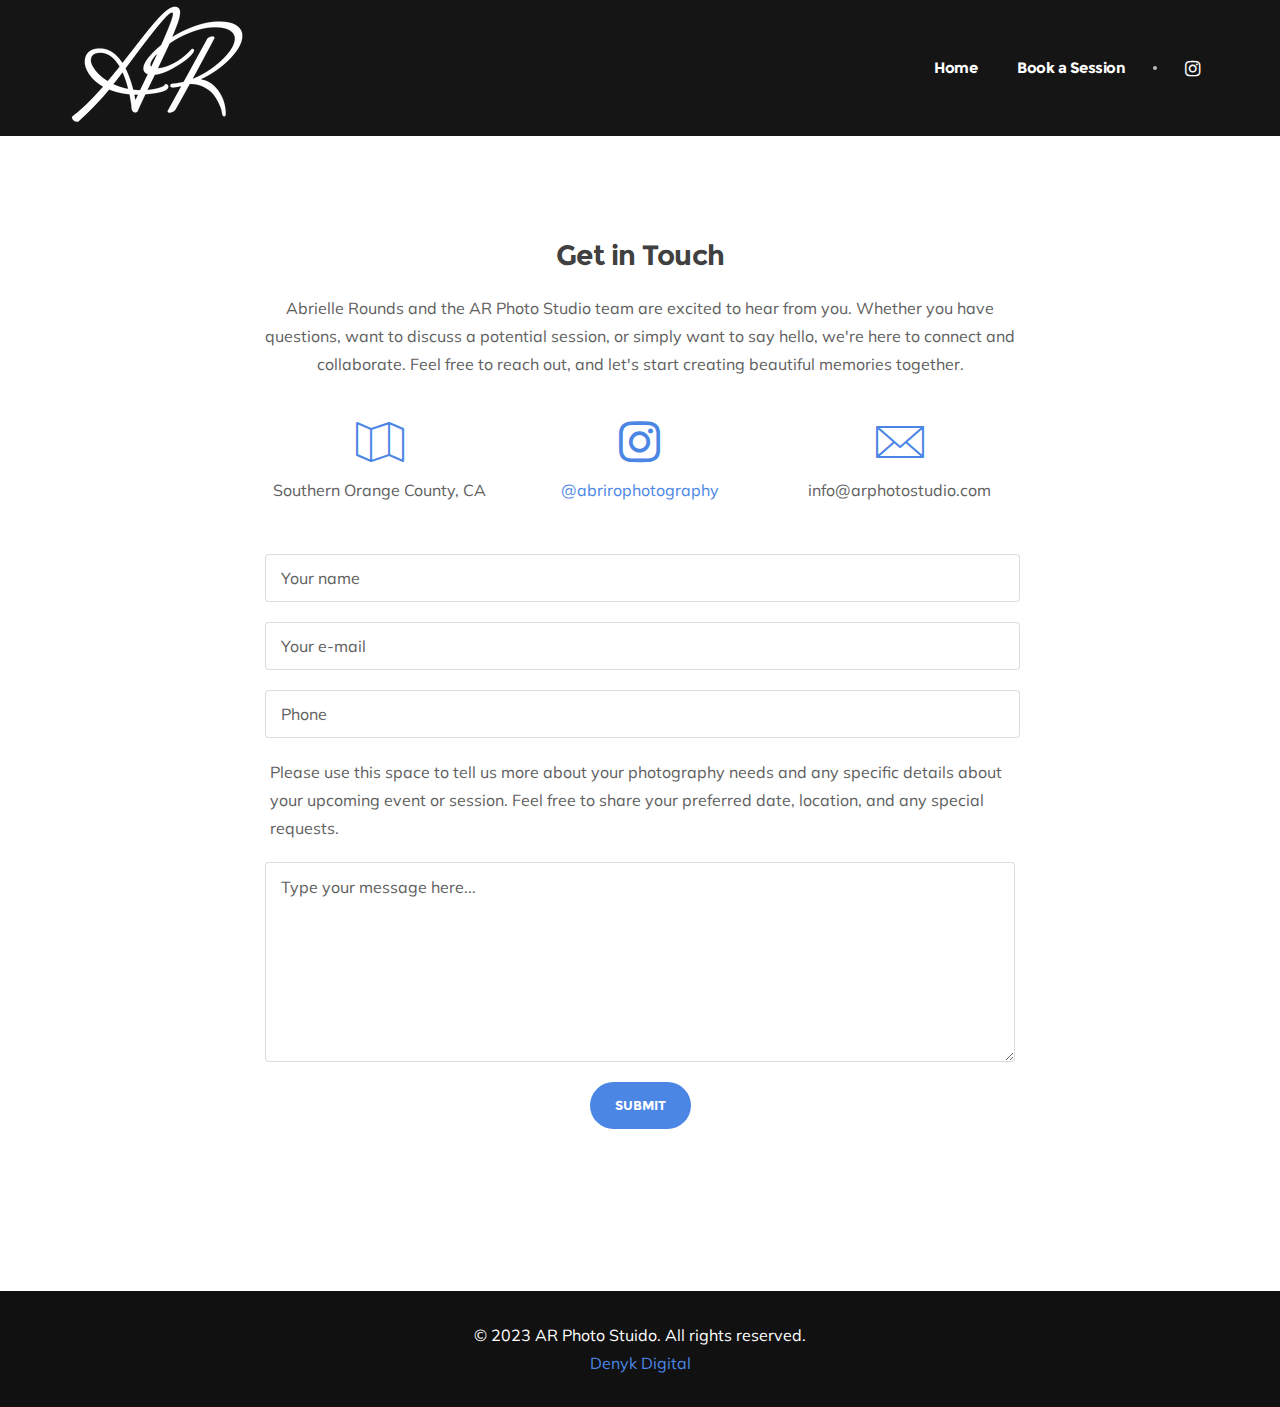
==== contact.html @ 44d1ac65 "Updates for live" ====
<!DOCTYPE html>
<html lang="en">
<head>
<meta charset="utf-8">
<meta name="viewport" content="width=device-width, initial-scale=1.0">
<meta name="text" content="">
<meta name="author" content="">
<link rel="shortcut icon" href="style/images/favicon.png">
<title>AR Photo Studio | Contact</title>
<link rel="stylesheet" type="text/css" href="style/css/bootstrap.min.css">
<link rel="stylesheet" type="text/css" href="style/css/plugins.css">
<link rel="stylesheet" type="text/css" href="style/revolution/css/settings.css">
<link rel="stylesheet" type="text/css" href="style/revolution/css/layers.css">
<link rel="stylesheet" type="text/css" href="style/revolution/css/navigation.css">
<link rel="stylesheet" type="text/css" href="style/revolution/revolution-addons/filmstrip/css/revolution.addon.filmstrip.css">
<link rel="stylesheet" type="text/css" href="style/revolution/revolution-addons/typewriter/css/typewriter.css">
<link rel="stylesheet" type="text/css" href="style/type/icons.css">
<link rel="stylesheet" type="text/css" href="style.css">
<link rel="stylesheet" type="text/css" href="style/css/color/blue.css">
<link href='https://fonts.googleapis.com/css?family=Muli:300,300i,400,400i,600,600i,700,700i' rel='stylesheet' type='text/css'>
</head>
<body>
<div class="content-wrapper">
  <nav class="navbar solid nav-wrapper-dark inverse-text navbar-expand-lg">
    <div class="container">
      <div class="navbar-header">
        <div class="navbar-brand"><a href="index.html"><img src="#" srcset="style/images/logo-light.webp 1x, style/images/logo-light.webp 2x" alt="" style="filter: invert();"/></a></div>
        <div class="navbar-hamburger ml-auto d-lg-none d-xl-none">
          <button class="hamburger animate" data-toggle="collapse" data-target=".navbar-collapse"><span></span></button>
        </div>
      </div>
      <!-- /.navbar-header -->
      <div class="collapse navbar-collapse">
        <ul class="nav navbar-nav ml-auto">
          <li class="nav-item"><a class="nav-link" href="./index.html">Home</a>
            <li class="nav-item active"><a class="nav-link" href="contact.html">Book a Session</a>
          </li>
          <li class="nav-item dropdown hidden"><a class="nav-link dropdown-toggle" href="#">Pages</a>
            <ul class="dropdown-menu dropdown-menu-left">
              <li class="nav-item dropdown"><a class="dropdown-item dropdown-toggle" href="#">About</a>
                <ul class="dropdown-menu">
                  <li><a class="dropdown-item" href="about.html">About 1</a></li>
                  <li><a class="dropdown-item" href="about2.html">About 2</a></li>
                  <li><a class="dropdown-item" href="about3.html">About 3</a></li>
                </ul>
              </li>
              <li class="nav-item"><a class="dropdown-item" href="page-loading.html">Page Loading</a></li>
            </ul>
          </li>
          <li class="nav-item hidden"><a class="nav-link" href="#">Elements</a>
            <ul class="dropdown-menu mega-menu">
              <li class="mega-menu-content">
                <div class="row">
                  <div class="col-lg-3">
                    <ul class="icon-list">
                      <li><a href="accordion.html"><i class="fa fa-bars"></i>Accordion</a></li>
                      <li><a href="alerts.html"><i class="fa fa-exclamation-circle"></i>Alerts</a></li>
                      <li><a href="animated-text.html"><i class="fa fa-align-left"></i>Animated Text</a></li>
                      <li><a href="blockquote.html"><i class="fa fa-quote-left"></i>Blockquote</a></li>
                      <li><a href="buttons-badges.html"><i class="fa fa-tags"></i>Buttons & Badges</a></li>
                      <li><a href="carousel.html"><i class="fa fa-pencil-square-o"></i>Carousel</a></li>
                      <li><a href="clients.html"><i class="fa fa-user"></i>Clients</a></li>
                      <li><a href="countdown.html"><i class="fa fa-clock-o"></i>Countdown</a></li>
                      <li><a href="counter.html"><i class="fa fa-circle-o-notch"></i>Counter</a></li>
                    </ul>
                  </div>
                  <!--/column -->
                  
                  <!--/column --> 
                </div>
                <!--/.row --> 
              </li>
              <!--/.mega-menu-content-->
            </ul>
            <!--/.dropdown-menu --> 
          </li>
        </ul>
        <!-- /.navbar-nav -->
        <div class="navbar-divider"></div>
        <ul class="social social-mute social-s">
          <li><a href="https://www.instagram.com/abrirophotography/"><i class="fa fa-instagram"></i></a></li>
        </ul>
      </div>
      <!-- /.navbar-collapse --> 
    </div>
    <!-- /.container --> 
  </nav>
  <!-- /.navbar -->
  <div class="wrapper light-wrapper">
    <div class="container inner">
      <div class="row">
        <div class="col-lg-8 offset-lg-2">
          <h2 class="section-title text-center">Get in Touch</h2>
          <p class="text-center">Abrielle Rounds and the AR Photo Studio team are excited to hear from you. Whether you have questions, want to discuss a potential session, or simply want to say hello, we're here to connect and collaborate. Feel free to reach out, and let's start creating beautiful memories together.</p>
          <div class="space20"></div>
          <div class="row text-center">
            <div class="col-md-4"> <span class="icon icon-color color-default fs-48 mb-10"><i class="si-camping_map"></i></span>
              <p>Southern Orange County, CA</p>
            </div>
            <!--/column -->
            <div class="col-md-4"> <span class="icon icon-color color-default fs-48 mb-10"><i class="fa fa-instagram"></i></span>
              <p><a href="https://www.instagram.com/abrirophotography/" target="_blank">@abrirophotography</a></p>
            </div>
            <!--/column -->
            <div class="col-md-4"> <span class="icon icon-color color-default fs-48 mb-10"><i class="si-mail_mail-2"></i></span>
              <p><a class="nocolor" href="mailto:info@arphotostudio.com">info@arphotostudio.com</a>
              </p>
            </div>
            <!--/column --> 
          </div>
          <!--/.row -->
          <div class="space30"></div>
          <div class="form-container">
            <form name="contact" method="POST" data-netlify="true">
              <div class="row text-center">
                <div class="col-md-12 pr-10">
                  <div class="form-group">
                    <input type="text" class="form-control" name="name" placeholder="Your name" required="required">
                  </div>
                  <!--/.form-group --> 
                </div>
                <!--/column -->
                <div class="col-md-12 pr-10">
                  <div class="form-group">
                    <input type="email" class="form-control" name="email" placeholder="Your e-mail" required="required">
                  </div>
                  <!--/.form-group --> 
                </div>
                <!--/column -->
                <div class="col-md-12 pr-10">
                  <div class="form-group">
                    <input type="tel" class="form-control" name="tel" placeholder="Phone">
                  </div>
                  <!--/.form-group --> 
                </div>
                <!--/column -->
                <p style="text-align: left; padding: 0px 20px;">Please use this space to tell us more about your photography needs and any specific details about your upcoming event or session. Feel free to share your preferred date, location, and any special requests.</p>
                <div class="col-12">
                  <textarea name="message" class="form-control" rows="3" placeholder="Type your message here..." required></textarea>
                  <div class="space20"></div>
                  <button type="submit" class="btn btn-full-rounded" data-error="Fix errors" data-processing="Sending..." data-success="Thank you!">Submit</button>
                  <footer class="notification-box"></footer>
                </div>
                <!--/column --> 
              </div>
              <!--/.row -->
            </form>
            <!--/.vanilla-form --> 
          </div>
          <!--/.form-container --> 
        </div>
        <!-- /column --> 
      </div>
      <!-- /.row --> 
    </div>
    <!-- /.container --> 
  </div>
  <!-- /.wrapper -->
  <footer class="light-wrapper wrapper">
   
    <!-- /.container -->
    <div class="sub-footer dark-wrapper inverse-text">
      <div class="container inner pt-30 pb-30 text-center">
        <p>© 2023 AR Photo Stuido. All rights reserved.</p>
        <a href="https://denyk.com/">Denyk Digital</a>
      </div>
      <!-- /.container --> 
    </div>
    <!-- /.sub-footer --> 
  </footer>
</div>
<!-- /.content-wrapper --> 
<script src="style/js/jquery.min.js"></script> 
<script src="style/js/popper.min.js"></script> 
<script src="style/js/bootstrap.min.js"></script> 
<script src="style/revolution/js/jquery.themepunch.tools.min.js"></script> 
<script src="style/revolution/js/jquery.themepunch.revolution.min.js"></script> 
<script src="style/revolution/revolution-addons/filmstrip/js/revolution.addon.filmstrip.min.js"></script> 
<script src="style/revolution/revolution-addons/typewriter/js/revolution.addon.typewriter.min.js"></script> 
<script src="style/revolution/js/extensions/revolution.extension.actions.min.js"></script> 
<script src="style/revolution/js/extensions/revolution.extension.carousel.min.js"></script> 
<script src="style/revolution/js/extensions/revolution.extension.kenburn.min.js"></script> 
<script src="style/revolution/js/extensions/revolution.extension.layeranimation.min.js"></script> 
<script src="style/revolution/js/extensions/revolution.extension.migration.min.js"></script> 
<script src="style/revolution/js/extensions/revolution.extension.navigation.min.js"></script> 
<script src="style/revolution/js/extensions/revolution.extension.parallax.min.js"></script> 
<script src="style/revolution/js/extensions/revolution.extension.slideanims.min.js"></script> 
<script src="style/revolution/js/extensions/revolution.extension.video.min.js"></script>
<script src="style/js/plugins.js"></script> 
<script src="style/js/scripts.js"></script>
</body>
</html>
---- style/revolution/css/settings.css ----
/*-----------------------------------------------------------------------------

-	Revolution Slider 5.0 Default Style Settings -

Screen Stylesheet

version:   	5.4.5
date:      	15/05/17
author:		themepunch
email:     	info@themepunch.com
website:   	http://www.themepunch.com
-----------------------------------------------------------------------------*/
#debungcontrolls,.debugtimeline{width:100%;box-sizing:border-box}.rev_column,.rev_column .tp-parallax-wrap,.tp-svg-layer svg{vertical-align:top}#debungcontrolls{z-index:100000;position:fixed;bottom:0;height:auto;background:rgba(0,0,0,.6);padding:10px}.debugtimeline{height:10px;position:relative;margin-bottom:3px;display:none;white-space:nowrap}.debugtimeline:hover{height:15px}.the_timeline_tester{background:#e74c3c;position:absolute;top:0;left:0;height:100%;width:0}.rs-go-fullscreen{position:fixed!important;width:100%!important;height:100%!important;top:0!important;left:0!important;z-index:9999999!important;background:#fff!important}.debugtimeline.tl_slide .the_timeline_tester{background:#f39c12}.debugtimeline.tl_frame .the_timeline_tester{background:#3498db}.debugtimline_txt{color:#fff;font-weight:400;font-size:7px;position:absolute;left:10px;top:0;white-space:nowrap;line-height:10px}.rtl{direction:rtl}@font-face{font-family:revicons;src:url(../fonts/revicons/revicons.eot?5510888);src:url(../fonts/revicons/revicons.eot?5510888#iefix) format('embedded-opentype'),url(../fonts/revicons/revicons.woff?5510888) format('woff'),url(../fonts/revicons/revicons.ttf?5510888) format('truetype'),url(../fonts/revicons/revicons.svg?5510888#revicons) format('svg');font-weight:400;font-style:normal}[class*=" revicon-"]:before,[class^=revicon-]:before{font-family:revicons;font-style:normal;font-weight:400;speak:none;display:inline-block;text-decoration:inherit;width:1em;margin-right:.2em;text-align:center;font-variant:normal;text-transform:none;line-height:1em;margin-left:.2em}.revicon-search-1:before{content:'\e802'}.revicon-pencil-1:before{content:'\e831'}.revicon-picture-1:before{content:'\e803'}.revicon-cancel:before{content:'\e80a'}.revicon-info-circled:before{content:'\e80f'}.revicon-trash:before{content:'\e801'}.revicon-left-dir:before{content:'\e817'}.revicon-right-dir:before{content:'\e818'}.revicon-down-open:before{content:'\e83b'}.revicon-left-open:before{content:'\e819'}.revicon-right-open:before{content:'\e81a'}.revicon-angle-left:before{content:'\e820'}.revicon-angle-right:before{content:'\e81d'}.revicon-left-big:before{content:'\e81f'}.revicon-right-big:before{content:'\e81e'}.revicon-magic:before{content:'\e807'}.revicon-picture:before{content:'\e800'}.revicon-export:before{content:'\e80b'}.revicon-cog:before{content:'\e832'}.revicon-login:before{content:'\e833'}.revicon-logout:before{content:'\e834'}.revicon-video:before{content:'\e805'}.revicon-arrow-combo:before{content:'\e827'}.revicon-left-open-1:before{content:'\e82a'}.revicon-right-open-1:before{content:'\e82b'}.revicon-left-open-mini:before{content:'\e822'}.revicon-right-open-mini:before{content:'\e823'}.revicon-left-open-big:before{content:'\e824'}.revicon-right-open-big:before{content:'\e825'}.revicon-left:before{content:'\e836'}.revicon-right:before{content:'\e826'}.revicon-ccw:before{content:'\e808'}.revicon-arrows-ccw:before{content:'\e806'}.revicon-palette:before{content:'\e829'}.revicon-list-add:before{content:'\e80c'}.revicon-doc:before{content:'\e809'}.revicon-left-open-outline:before{content:'\e82e'}.revicon-left-open-2:before{content:'\e82c'}.revicon-right-open-outline:before{content:'\e82f'}.revicon-right-open-2:before{content:'\e82d'}.revicon-equalizer:before{content:'\e83a'}.revicon-layers-alt:before{content:'\e804'}.revicon-popup:before{content:'\e828'}.rev_slider_wrapper{position:relative;z-index:0;width:100%}.rev_slider{position:relative;overflow:visible}.entry-content .rev_slider a,.rev_slider a{box-shadow:none}.tp-overflow-hidden{overflow:hidden!important}.group_ov_hidden{overflow:hidden}.rev_slider img,.tp-simpleresponsive img{max-width:none!important;transition:none;margin:0;padding:0;border:none}.rev_slider .no-slides-text{font-weight:700;text-align:center;padding-top:80px}.rev_slider>ul,.rev_slider>ul>li,.rev_slider>ul>li:before,.rev_slider_wrapper>ul,.tp-revslider-mainul>li,.tp-revslider-mainul>li:before,.tp-simpleresponsive>ul,.tp-simpleresponsive>ul>li,.tp-simpleresponsive>ul>li:before{list-style:none!important;position:absolute;margin:0!important;padding:0!important;overflow-x:visible;overflow-y:visible;background-image:none;background-position:0 0;text-indent:0;top:0;left:0}.rev_slider>ul>li,.rev_slider>ul>li:before,.tp-revslider-mainul>li,.tp-revslider-mainul>li:before,.tp-simpleresponsive>ul>li,.tp-simpleresponsive>ul>li:before{visibility:hidden}.tp-revslider-mainul,.tp-revslider-slidesli{padding:0!important;margin:0!important;list-style:none!important}.fullscreen-container,.fullwidthbanner-container{padding:0;position:relative}.rev_slider li.tp-revslider-slidesli{position:absolute!important}.tp-caption .rs-untoggled-content{display:block}.tp-caption .rs-toggled-content{display:none}.rs-toggle-content-active.tp-caption .rs-toggled-content{display:block}.rs-toggle-content-active.tp-caption .rs-untoggled-content{display:none}.rev_slider .caption,.rev_slider .tp-caption{position:relative;visibility:hidden;white-space:nowrap;display:block;-webkit-font-smoothing:antialiased!important;z-index:1}.rev_slider .caption,.rev_slider .tp-caption,.tp-simpleresponsive img{-moz-user-select:none;-khtml-user-select:none;-webkit-user-select:none;-o-user-select:none}.rev_slider .tp-mask-wrap .tp-caption,.rev_slider .tp-mask-wrap :last-child,.wpb_text_column .rev_slider .tp-mask-wrap .tp-caption,.wpb_text_column .rev_slider .tp-mask-wrap :last-child{margin-bottom:0}.tp-svg-layer svg{width:100%;height:100%;position:relative}.tp-carousel-wrapper{cursor:url(openhand.cur),move}.tp-carousel-wrapper.dragged{cursor:url(closedhand.cur),move}.tp_inner_padding{box-sizing:border-box;max-height:none!important}.tp-caption.tp-layer-selectable{-moz-user-select:all;-khtml-user-select:all;-webkit-user-select:all;-o-user-select:all}.tp-caption.tp-hidden-caption,.tp-forcenotvisible,.tp-hide-revslider,.tp-parallax-wrap.tp-hidden-caption{visibility:hidden!important;display:none!important}.rev_slider audio,.rev_slider embed,.rev_slider iframe,.rev_slider object,.rev_slider video{max-width:none!important}.tp-element-background{position:absolute;top:0;left:0;width:100%;height:100%;z-index:0}.tp-blockmask,.tp-blockmask_in,.tp-blockmask_out{position:absolute;top:0;left:0;width:100%;height:100%;background:#fff;z-index:1000;transform:scaleX(0) scaleY(0)}.tp-parallax-wrap{transform-style:preserve-3d}.rev_row_zone{position:absolute;width:100%;left:0;box-sizing:border-box;min-height:50px;font-size:0}.rev_column_inner,.rev_slider .tp-caption.rev_row{position:relative;width:100%!important;box-sizing:border-box}.rev_row_zone_top{top:0}.rev_row_zone_middle{top:50%;transform:translateY(-50%)}.rev_row_zone_bottom{bottom:0}.rev_slider .tp-caption.rev_row{display:table;table-layout:fixed;vertical-align:top;height:auto!important;font-size:0}.rev_column{display:table-cell;position:relative;height:auto;box-sizing:border-box;font-size:0}.rev_column_inner{display:block;height:auto!important;white-space:normal!important}.rev_column_bg{width:100%;height:100%;position:absolute;top:0;left:0;z-index:0;box-sizing:border-box;background-clip:content-box;border:0 solid transparent}.tp-caption .backcorner,.tp-caption .backcornertop,.tp-caption .frontcorner,.tp-caption .frontcornertop{height:0;top:0;width:0;position:absolute}.rev_column_inner .tp-loop-wrap,.rev_column_inner .tp-mask-wrap,.rev_column_inner .tp-parallax-wrap{text-align:inherit}.rev_column_inner .tp-mask-wrap{display:inline-block}.rev_column_inner .tp-parallax-wrap,.rev_column_inner .tp-parallax-wrap .tp-loop-wrap,.rev_column_inner .tp-parallax-wrap .tp-mask-wrap{position:relative!important;left:auto!important;top:auto!important;line-height:0}.tp-video-play-button,.tp-video-play-button i{line-height:50px!important;vertical-align:top;text-align:center}.rev_column_inner .rev_layer_in_column,.rev_column_inner .tp-parallax-wrap,.rev_column_inner .tp-parallax-wrap .tp-loop-wrap,.rev_column_inner .tp-parallax-wrap .tp-mask-wrap{vertical-align:top}.rev_break_columns{display:block!important}.rev_break_columns .tp-parallax-wrap.rev_column{display:block!important;width:100%!important}.fullwidthbanner-container{overflow:hidden}.fullwidthbanner-container .fullwidthabanner{width:100%;position:relative}.tp-static-layers{position:absolute;z-index:101;top:0;left:0}.tp-caption .frontcorner{border-left:40px solid transparent;border-right:0 solid transparent;border-top:40px solid #00A8FF;left:-40px}.tp-caption .backcorner{border-left:0 solid transparent;border-right:40px solid transparent;border-bottom:40px solid #00A8FF;right:0}.tp-caption .frontcornertop{border-left:40px solid transparent;border-right:0 solid transparent;border-bottom:40px solid #00A8FF;left:-40px}.tp-caption .backcornertop{border-left:0 solid transparent;border-right:40px solid transparent;border-top:40px solid #00A8FF;right:0}.tp-layer-inner-rotation{position:relative!important}img.tp-slider-alternative-image{width:100%;height:auto}.caption.fullscreenvideo,.rs-background-video-layer,.tp-caption.coverscreenvideo,.tp-caption.fullscreenvideo{width:100%;height:100%;top:0;left:0;position:absolute}.noFilterClass{filter:none!important}.rs-background-video-layer{visibility:hidden;z-index:0}.caption.fullscreenvideo audio,.caption.fullscreenvideo iframe,.caption.fullscreenvideo video,.tp-caption.fullscreenvideo iframe,.tp-caption.fullscreenvideo iframe audio,.tp-caption.fullscreenvideo iframe video{width:100%!important;height:100%!important;display:none}.fullcoveredvideo audio,.fullscreenvideo audio .fullcoveredvideo video,.fullscreenvideo video{background:#000}.fullcoveredvideo .tp-poster{background-position:center center;background-size:cover;width:100%;height:100%;top:0;left:0}.videoisplaying .html5vid .tp-poster{display:none}.tp-video-play-button{background:#000;background:rgba(0,0,0,.3);border-radius:5px;position:absolute;top:50%;left:50%;color:#FFF;margin-top:-25px;margin-left:-25px;cursor:pointer;width:50px;height:50px;box-sizing:border-box;display:inline-block;z-index:4;opacity:0;transition:opacity .3s ease-out!important}.tp-audio-html5 .tp-video-play-button,.tp-hiddenaudio{display:none!important}.tp-caption .html5vid{width:100%!important;height:100%!important}.tp-video-play-button i{width:50px;height:50px;display:inline-block;font-size:40px!important}.rs-fullvideo-cover,.tp-dottedoverlay,.tp-shadowcover{height:100%;top:0;left:0;position:absolute}.tp-caption:hover .tp-video-play-button{opacity:1;display:block}.tp-caption .tp-revstop{display:none;border-left:5px solid #fff!important;border-right:5px solid #fff!important;margin-top:15px!important;line-height:20px!important;vertical-align:top;font-size:25px!important}.tp-seek-bar,.tp-video-button,.tp-volume-bar{outline:0;line-height:12px;margin:0;cursor:pointer}.videoisplaying .revicon-right-dir{display:none}.videoisplaying .tp-revstop{display:inline-block}.videoisplaying .tp-video-play-button{display:none}.fullcoveredvideo .tp-video-play-button{display:none!important}.fullscreenvideo .fullscreenvideo audio,.fullscreenvideo .fullscreenvideo video{object-fit:contain!important}.fullscreenvideo .fullcoveredvideo audio,.fullscreenvideo .fullcoveredvideo video{object-fit:cover!important}.tp-video-controls{position:absolute;bottom:0;left:0;right:0;padding:5px;opacity:0;transition:opacity .3s;background-image:linear-gradient(to bottom,#000 13%,#323232 100%);display:table;max-width:100%;overflow:hidden;box-sizing:border-box}.rev-btn.rev-hiddenicon i,.rev-btn.rev-withicon i{transition:all .2s ease-out!important;font-size:15px}.tp-caption:hover .tp-video-controls{opacity:.9}.tp-video-button{background:rgba(0,0,0,.5);border:0;border-radius:3px;font-size:12px;color:#fff;padding:0}.tp-video-button:hover{cursor:pointer}.tp-video-button-wrap,.tp-video-seek-bar-wrap,.tp-video-vol-bar-wrap{padding:0 5px;display:table-cell;vertical-align:middle}.tp-video-seek-bar-wrap{width:80%}.tp-video-vol-bar-wrap{width:20%}.tp-seek-bar,.tp-volume-bar{width:100%;padding:0}.rs-fullvideo-cover{width:100%;background:0 0;z-index:5}.disabled_lc .tp-video-play-button,.rs-background-video-layer audio::-webkit-media-controls,.rs-background-video-layer video::-webkit-media-controls,.rs-background-video-layer video::-webkit-media-controls-start-playback-button{display:none!important}.tp-audio-html5 .tp-video-controls{opacity:1!important;visibility:visible!important}.tp-dottedoverlay{background-repeat:repeat;width:100%;z-index:3}.tp-dottedoverlay.twoxtwo{background:url(../assets/gridtile.png)}.tp-dottedoverlay.twoxtwowhite{background:url(../assets/gridtile_white.png)}.tp-dottedoverlay.threexthree{background:url(../assets/gridtile_3x3.png)}.tp-dottedoverlay.threexthreewhite{background:url(../assets/gridtile_3x3_white.png)}.tp-shadowcover{width:100%;background:#fff;z-index:-1}.tp-shadow1{box-shadow:0 10px 6px -6px rgba(0,0,0,.8)}.tp-shadow2:after,.tp-shadow2:before,.tp-shadow3:before,.tp-shadow4:after{z-index:-2;position:absolute;content:"";bottom:10px;left:10px;width:50%;top:85%;max-width:300px;background:0 0;box-shadow:0 15px 10px rgba(0,0,0,.8);transform:rotate(-3deg)}.tp-shadow2:after,.tp-shadow4:after{transform:rotate(3deg);right:10px;left:auto}.tp-shadow5{position:relative;box-shadow:0 1px 4px rgba(0,0,0,.3),0 0 40px rgba(0,0,0,.1) inset}.tp-shadow5:after,.tp-shadow5:before{content:"";position:absolute;z-index:-2;box-shadow:0 0 25px 0 rgba(0,0,0,.6);top:30%;bottom:0;left:20px;right:20px;border-radius:100px/20px}.tp-button{padding:6px 13px 5px;border-radius:3px;height:30px;cursor:pointer;color:#fff!important;text-shadow:0 1px 1px rgba(0,0,0,.6)!important;font-size:15px;line-height:45px!important;font-family:arial,sans-serif;font-weight:700;letter-spacing:-1px;text-decoration:none}.tp-button.big{color:#fff;text-shadow:0 1px 1px rgba(0,0,0,.6);font-weight:700;padding:9px 20px;font-size:19px;line-height:57px!important}.purchase:hover,.tp-button.big:hover,.tp-button:hover{background-position:bottom,15px 11px}.purchase.green,.purchase:hover.green,.tp-button.green,.tp-button:hover.green{background-color:#21a117;box-shadow:0 3px 0 0 #104d0b}.purchase.blue,.purchase:hover.blue,.tp-button.blue,.tp-button:hover.blue{background-color:#1d78cb;box-shadow:0 3px 0 0 #0f3e68}.purchase.red,.purchase:hover.red,.tp-button.red,.tp-button:hover.red{background-color:#cb1d1d;box-shadow:0 3px 0 0 #7c1212}.purchase.orange,.purchase:hover.orange,.tp-button.orange,.tp-button:hover.orange{background-color:#f70;box-shadow:0 3px 0 0 #a34c00}.purchase.darkgrey,.purchase:hover.darkgrey,.tp-button.darkgrey,.tp-button.grey,.tp-button:hover.darkgrey,.tp-button:hover.grey{background-color:#555;box-shadow:0 3px 0 0 #222}.purchase.lightgrey,.purchase:hover.lightgrey,.tp-button.lightgrey,.tp-button:hover.lightgrey{background-color:#888;box-shadow:0 3px 0 0 #555}.rev-btn,.rev-btn:visited{outline:0!important;box-shadow:none!important;text-decoration:none!important;line-height:44px;font-size:17px;font-weight:500;padding:12px 35px;box-sizing:border-box;font-family:Roboto,sans-serif;cursor:pointer}.rev-btn.rev-uppercase,.rev-btn.rev-uppercase:visited{text-transform:uppercase;letter-spacing:1px;font-size:15px;font-weight:900}.rev-btn.rev-withicon i{font-weight:400;position:relative;top:0;margin-left:10px!important}.rev-btn.rev-hiddenicon i{font-weight:400;position:relative;top:0;opacity:0;margin-left:0!important;width:0!important}.rev-btn.rev-hiddenicon:hover i{opacity:1!important;margin-left:10px!important;width:auto!important}.rev-btn.rev-medium,.rev-btn.rev-medium:visited{line-height:36px;font-size:14px;padding:10px 30px}.rev-btn.rev-medium.rev-hiddenicon i,.rev-btn.rev-medium.rev-withicon i{font-size:14px;top:0}.rev-btn.rev-small,.rev-btn.rev-small:visited{line-height:28px;font-size:12px;padding:7px 20px}.rev-btn.rev-small.rev-hiddenicon i,.rev-btn.rev-small.rev-withicon i{font-size:12px;top:0}.rev-maxround{border-radius:30px}.rev-minround{border-radius:3px}.rev-burger{position:relative;width:60px;height:60px;box-sizing:border-box;padding:22px 0 0 14px;border-radius:50%;border:1px solid rgba(51,51,51,.25);-webkit-tap-highlight-color:transparent;cursor:pointer}.rev-burger span{display:block;width:30px;height:3px;background:#333;transition:.7s;pointer-events:none;transform-style:flat!important}.rev-burger.revb-white span,.rev-burger.revb-whitenoborder span{background:#fff}.rev-burger span:nth-child(2){margin:3px 0}#dialog_addbutton .rev-burger:hover :first-child,.open .rev-burger :first-child,.open.rev-burger :first-child{transform:translateY(6px) rotate(-45deg)}#dialog_addbutton .rev-burger:hover :nth-child(2),.open .rev-burger :nth-child(2),.open.rev-burger :nth-child(2){transform:rotate(-45deg);opacity:0}#dialog_addbutton .rev-burger:hover :last-child,.open .rev-burger :last-child,.open.rev-burger :last-child{transform:translateY(-6px) rotate(-135deg)}.rev-burger.revb-white{border:2px solid rgba(255,255,255,.2)}.rev-burger.revb-darknoborder,.rev-burger.revb-whitenoborder{border:0}.rev-burger.revb-darknoborder span{background:#333}.rev-burger.revb-whitefull{background:#fff;border:none}.rev-burger.revb-whitefull span{background:#333}.rev-burger.revb-darkfull{background:#333;border:none}.rev-burger.revb-darkfull span,.rev-scroll-btn.revs-fullwhite{background:#fff}@keyframes rev-ani-mouse{0%{opacity:1;top:29%}15%{opacity:1;top:50%}50%{opacity:0;top:50%}100%{opacity:0;top:29%}}.rev-scroll-btn{display:inline-block;position:relative;left:0;right:0;text-align:center;cursor:pointer;width:35px;height:55px;box-sizing:border-box;border:3px solid #fff;border-radius:23px}.rev-scroll-btn>*{display:inline-block;line-height:18px;font-size:13px;font-weight:400;color:#fff;font-family:proxima-nova,"Helvetica Neue",Helvetica,Arial,sans-serif;letter-spacing:2px}.rev-scroll-btn>.active,.rev-scroll-btn>:focus,.rev-scroll-btn>:hover{color:#fff}.rev-scroll-btn>.active,.rev-scroll-btn>:active,.rev-scroll-btn>:focus,.rev-scroll-btn>:hover{opacity:.8}.rev-scroll-btn.revs-fullwhite span{background:#333}.rev-scroll-btn.revs-fulldark{background:#333;border:none}.rev-scroll-btn.revs-fulldark span,.tp-bullet{background:#fff}.rev-scroll-btn span{position:absolute;display:block;top:29%;left:50%;width:8px;height:8px;margin:-4px 0 0 -4px;background:#fff;border-radius:50%;animation:rev-ani-mouse 2.5s linear infinite}.rev-scroll-btn.revs-dark{border-color:#333}.rev-scroll-btn.revs-dark span{background:#333}.rev-control-btn{position:relative;display:inline-block;z-index:5;color:#FFF;font-size:20px;line-height:60px;font-weight:400;font-style:normal;font-family:Raleway;text-decoration:none;text-align:center;background-color:#000;border-radius:50px;text-shadow:none;background-color:rgba(0,0,0,.5);width:60px;height:60px;box-sizing:border-box;cursor:pointer}.rev-cbutton-dark-sr,.rev-cbutton-light-sr{border-radius:3px}.rev-cbutton-light,.rev-cbutton-light-sr{color:#333;background-color:rgba(255,255,255,.75)}.rev-sbutton{line-height:37px;width:37px;height:37px}.rev-sbutton-blue{background-color:#3B5998}.rev-sbutton-lightblue{background-color:#00A0D1}.rev-sbutton-red{background-color:#DD4B39}.tp-bannertimer{visibility:hidden;width:100%;height:5px;background:#000;background:rgba(0,0,0,.15);position:absolute;z-index:200;top:0}.tp-bannertimer.tp-bottom{top:auto;bottom:0!important;height:5px}.tp-caption img{background:0 0;-ms-filter:"progid:DXImageTransform.Microsoft.gradient(startColorstr=#00FFFFFF,endColorstr=#00FFFFFF)";filter:progid:DXImageTransform.Microsoft.gradient(startColorstr=#00FFFFFF, endColorstr=#00FFFFFF);zoom:1}.caption.slidelink a div,.tp-caption.slidelink a div{width:3000px;height:1500px;background:url(../assets/coloredbg.png)}.tp-caption.slidelink a span{background:url(../assets/coloredbg.png)}.tp-loader.spinner0,.tp-loader.spinner5{background-image:url(../assets/loader.gif);background-repeat:no-repeat}.tp-shape{width:100%;height:100%}.tp-caption .rs-starring{display:inline-block}.tp-caption .rs-starring .star-rating{float:none;display:inline-block;vertical-align:top;color:#FFC321!important}.tp-caption .rs-starring .star-rating,.tp-caption .rs-starring-page .star-rating{position:relative;height:1em;width:5.4em;font-family:star;font-size:1em!important}.tp-loader.spinner0,.tp-loader.spinner1{width:40px;height:40px;margin-top:-20px;margin-left:-20px;animation:tp-rotateplane 1.2s infinite ease-in-out;background-color:#fff;border-radius:3px;box-shadow:0 0 20px 0 rgba(0,0,0,.15)}.tp-caption .rs-starring .star-rating:before,.tp-caption .rs-starring-page .star-rating:before{content:"\73\73\73\73\73";color:#E0DADF;float:left;top:0;left:0;position:absolute}.tp-caption .rs-starring .star-rating span{overflow:hidden;float:left;top:0;left:0;position:absolute;padding-top:1.5em;font-size:1em!important}.tp-caption .rs-starring .star-rating span:before{content:"\53\53\53\53\53";top:0;position:absolute;left:0}.tp-loader{top:50%;left:50%;z-index:10000;position:absolute}.tp-loader.spinner0{background-position:center center}.tp-loader.spinner5{background-position:10px 10px;background-color:#fff;margin:-22px;width:44px;height:44px;border-radius:3px}@keyframes tp-rotateplane{0%{transform:perspective(120px) rotateX(0) rotateY(0)}50%{transform:perspective(120px) rotateX(-180.1deg) rotateY(0)}100%{transform:perspective(120px) rotateX(-180deg) rotateY(-179.9deg)}}.tp-loader.spinner2{width:40px;height:40px;margin-top:-20px;margin-left:-20px;background-color:red;box-shadow:0 0 20px 0 rgba(0,0,0,.15);border-radius:100%;animation:tp-scaleout 1s infinite ease-in-out}@keyframes tp-scaleout{0%{transform:scale(0)}100%{transform:scale(1);opacity:0}}.tp-loader.spinner3{margin:-9px 0 0 -35px;width:70px;text-align:center}.tp-loader.spinner3 .bounce1,.tp-loader.spinner3 .bounce2,.tp-loader.spinner3 .bounce3{width:18px;height:18px;background-color:#fff;box-shadow:0 0 20px 0 rgba(0,0,0,.15);border-radius:100%;display:inline-block;animation:tp-bouncedelay 1.4s infinite ease-in-out;animation-fill-mode:both}.tp-loader.spinner3 .bounce1{animation-delay:-.32s}.tp-loader.spinner3 .bounce2{animation-delay:-.16s}@keyframes tp-bouncedelay{0%,100%,80%{transform:scale(0)}40%{transform:scale(1)}}.tp-loader.spinner4{margin:-20px 0 0 -20px;width:40px;height:40px;text-align:center;animation:tp-rotate 2s infinite linear}.tp-loader.spinner4 .dot1,.tp-loader.spinner4 .dot2{width:60%;height:60%;display:inline-block;position:absolute;top:0;background-color:#fff;border-radius:100%;animation:tp-bounce 2s infinite ease-in-out;box-shadow:0 0 20px 0 rgba(0,0,0,.15)}.tp-loader.spinner4 .dot2{top:auto;bottom:0;animation-delay:-1s}@keyframes tp-rotate{100%{transform:rotate(360deg)}}@keyframes tp-bounce{0%,100%{transform:scale(0)}50%{transform:scale(1)}}.tp-bullets.navbar,.tp-tabs.navbar,.tp-thumbs.navbar{border:none;min-height:0;margin:0;border-radius:0}.tp-bullets,.tp-tabs,.tp-thumbs{position:absolute;display:block;z-index:1000;top:0;left:0}.tp-tab,.tp-thumb{cursor:pointer;position:absolute;opacity:.5;box-sizing:border-box}.tp-arr-imgholder,.tp-tab-image,.tp-thumb-image,.tp-videoposter{background-position:center center;background-size:cover;width:100%;height:100%;display:block;position:absolute;top:0;left:0}.tp-tab.selected,.tp-tab:hover,.tp-thumb.selected,.tp-thumb:hover{opacity:1}.tp-tab-mask,.tp-thumb-mask{box-sizing:border-box!important}.tp-tabs,.tp-thumbs{box-sizing:content-box!important}.tp-bullet{width:15px;height:15px;position:absolute;background:rgba(255,255,255,.3);cursor:pointer}.tp-bullet.selected,.tp-bullet:hover{background:#fff}.tparrows{cursor:pointer;background:#000;background:rgba(0,0,0,.5);width:40px;height:40px;position:absolute;display:block;z-index:1000}.tparrows:hover{background:#000}.tparrows:before{font-family:revicons;font-size:15px;color:#fff;display:block;line-height:40px;text-align:center}.hginfo,.hglayerinfo{font-size:12px;font-weight:600}.tparrows.tp-leftarrow:before{content:'\e824'}.tparrows.tp-rightarrow:before{content:'\e825'}body.rtl .tp-kbimg{left:0!important}.dddwrappershadow{box-shadow:0 45px 100px rgba(0,0,0,.4)}.hglayerinfo{position:fixed;bottom:0;left:0;color:#FFF;line-height:20px;background:rgba(0,0,0,.75);padding:5px 10px;z-index:2000;white-space:normal}.helpgrid,.hginfo{position:absolute}.hginfo{top:-2px;left:-2px;color:#e74c3c;background:#000;padding:2px 5px}.indebugmode .tp-caption:hover{border:1px dashed #c0392b!important}.helpgrid{border:2px dashed #c0392b;top:0;left:0;z-index:0}#revsliderlogloglog{padding:15px;color:#fff;position:fixed;top:0;left:0;width:200px;height:150px;background:rgba(0,0,0,.7);z-index:100000;font-size:10px;overflow:scroll}.aden{filter:hue-rotate(-20deg) contrast(.9) saturate(.85) brightness(1.2)}.aden::after{background:linear-gradient(to right,rgba(66,10,14,.2),transparent);mix-blend-mode:darken}.perpetua::after,.reyes::after{mix-blend-mode:soft-light;opacity:.5}.inkwell{filter:sepia(.3) contrast(1.1) brightness(1.1) grayscale(1)}.perpetua::after{background:linear-gradient(to bottom,#005b9a,#e6c13d)}.reyes{filter:sepia(.22) brightness(1.1) contrast(.85) saturate(.75)}.reyes::after{background:#efcdad}.gingham{filter:brightness(1.05) hue-rotate(-10deg)}.gingham::after{background:linear-gradient(to right,rgba(66,10,14,.2),transparent);mix-blend-mode:darken}.toaster{filter:contrast(1.5) brightness(.9)}.toaster::after{background:radial-gradient(circle,#804e0f,#3b003b);mix-blend-mode:screen}.walden{filter:brightness(1.1) hue-rotate(-10deg) sepia(.3) saturate(1.6)}.walden::after{background:#04c;mix-blend-mode:screen;opacity:.3}.hudson{filter:brightness(1.2) contrast(.9) saturate(1.1)}.hudson::after{background:radial-gradient(circle,#a6b1ff 50%,#342134);mix-blend-mode:multiply;opacity:.5}.earlybird{filter:contrast(.9) sepia(.2)}.earlybird::after{background:radial-gradient(circle,#d0ba8e 20%,#360309 85%,#1d0210 100%);mix-blend-mode:overlay}.mayfair{filter:contrast(1.1) saturate(1.1)}.mayfair::after{background:radial-gradient(circle at 40% 40%,rgba(255,255,255,.8),rgba(255,200,200,.6),#111 60%);mix-blend-mode:overlay;opacity:.4}.lofi{filter:saturate(1.1) contrast(1.5)}.lofi::after{background:radial-gradient(circle,transparent 70%,#222 150%);mix-blend-mode:multiply}._1977{filter:contrast(1.1) brightness(1.1) saturate(1.3)}._1977:after{background:rgba(243,106,188,.3);mix-blend-mode:screen}.brooklyn{filter:contrast(.9) brightness(1.1)}.brooklyn::after{background:radial-gradient(circle,rgba(168,223,193,.4) 70%,#c4b7c8);mix-blend-mode:overlay}.xpro2{filter:sepia(.3)}.xpro2::after{background:radial-gradient(circle,#e6e7e0 40%,rgba(43,42,161,.6) 110%);mix-blend-mode:color-burn}.nashville{filter:sepia(.2) contrast(1.2) brightness(1.05) saturate(1.2)}.nashville::after{background:rgba(0,70,150,.4);mix-blend-mode:lighten}.nashville::before{background:rgba(247,176,153,.56);mix-blend-mode:darken}.lark{filter:contrast(.9)}.lark::after{background:rgba(242,242,242,.8);mix-blend-mode:darken}.lark::before{background:#22253f;mix-blend-mode:color-dodge}.moon{filter:grayscale(1) contrast(1.1) brightness(1.1)}.moon::before{background:#a0a0a0;mix-blend-mode:soft-light}.moon::after{background:#383838;mix-blend-mode:lighten}.clarendon{filter:contrast(1.2) saturate(1.35)}.clarendon:before{background:rgba(127,187,227,.2);mix-blend-mode:overlay}.willow{filter:grayscale(.5) contrast(.95) brightness(.9)}.willow::before{background-color:radial-gradient(40%,circle,#d4a9af 55%,#000 150%);mix-blend-mode:overlay}.willow::after{background-color:#d8cdcb;mix-blend-mode:color}.rise{filter:brightness(1.05) sepia(.2) contrast(.9) saturate(.9)}.rise::after{background:radial-gradient(circle,rgba(232,197,152,.8),transparent 90%);mix-blend-mode:overlay;opacity:.6}.rise::before{background:radial-gradient(circle,rgba(236,205,169,.15) 55%,rgba(50,30,7,.4));mix-blend-mode:multiply}._1977:after,._1977:before,.aden:after,.aden:before,.brooklyn:after,.brooklyn:before,.clarendon:after,.clarendon:before,.earlybird:after,.earlybird:before,.gingham:after,.gingham:before,.hudson:after,.hudson:before,.inkwell:after,.inkwell:before,.lark:after,.lark:before,.lofi:after,.lofi:before,.mayfair:after,.mayfair:before,.moon:after,.moon:before,.nashville:after,.nashville:before,.perpetua:after,.perpetua:before,.reyes:after,.reyes:before,.rise:after,.rise:before,.slumber:after,.slumber:before,.toaster:after,.toaster:before,.walden:after,.walden:before,.willow:after,.willow:before,.xpro2:after,.xpro2:before{content:'';display:block;height:100%;width:100%;top:0;left:0;position:absolute;pointer-events:none}._1977,.aden,.brooklyn,.clarendon,.earlybird,.gingham,.hudson,.inkwell,.lark,.lofi,.mayfair,.moon,.nashville,.perpetua,.reyes,.rise,.slumber,.toaster,.walden,.willow,.xpro2{position:relative}._1977 img,.aden img,.brooklyn img,.clarendon img,.earlybird img,.gingham img,.hudson img,.inkwell img,.lark img,.lofi img,.mayfair img,.moon img,.nashville img,.perpetua img,.reyes img,.rise img,.slumber img,.toaster img,.walden img,.willow img,.xpro2 img{width:100%;z-index:1}._1977:before,.aden:before,.brooklyn:before,.clarendon:before,.earlybird:before,.gingham:before,.hudson:before,.inkwell:before,.lark:before,.lofi:before,.mayfair:before,.moon:before,.nashville:before,.perpetua:before,.reyes:before,.rise:before,.slumber:before,.toaster:before,.walden:before,.willow:before,.xpro2:before{z-index:2}._1977:after,.aden:after,.brooklyn:after,.clarendon:after,.earlybird:after,.gingham:after,.hudson:after,.inkwell:after,.lark:after,.lofi:after,.mayfair:after,.moon:after,.nashville:after,.perpetua:after,.reyes:after,.rise:after,.slumber:after,.toaster:after,.walden:after,.willow:after,.xpro2:after{z-index:3}.slumber{filter:saturate(.66) brightness(1.05)}.slumber::after{background:rgba(125,105,24,.5);mix-blend-mode:soft-light}.slumber::before{background:rgba(69,41,12,.4);mix-blend-mode:lighten}.tp-kbimg-wrap:after,.tp-kbimg-wrap:before{height:500%;width:500%}
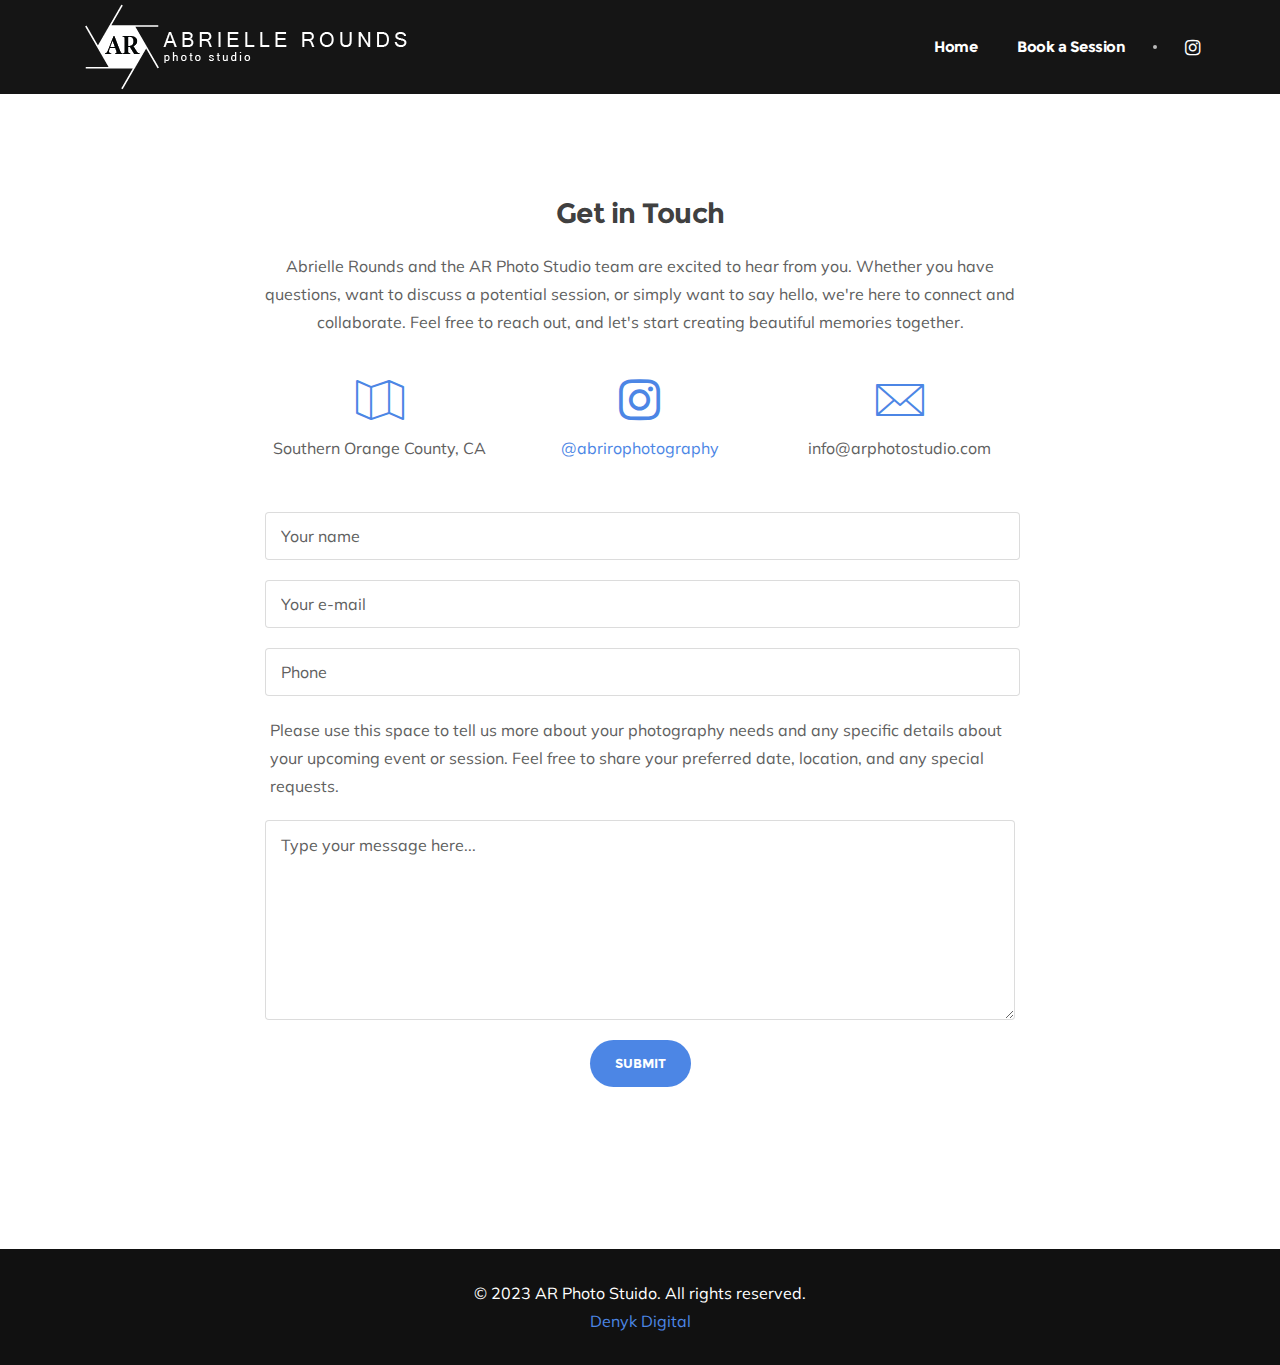
==== commit e4365b37: "update logos" ====
--- a/contact.html
+++ b/contact.html
@@ -24,7 +24,8 @@
   <nav class="navbar solid nav-wrapper-dark inverse-text navbar-expand-lg">
     <div class="container">
       <div class="navbar-header">
-        <div class="navbar-brand"><a href="index.html"><img src="#" srcset="style/images/logo-light.webp 1x, style/images/logo-light.webp 2x" alt="" style="filter: invert();"/></a></div>
+        <div class="navbar-brand"><a href="index.html"><img src="#" srcset="style/images/logo_light350.png 1x, style/images/logo_light300.png 2x" alt=""/></a></div>
+
         <div class="navbar-hamburger ml-auto d-lg-none d-xl-none">
           <button class="hamburger animate" data-toggle="collapse" data-target=".navbar-collapse"><span></span></button>
         </div>
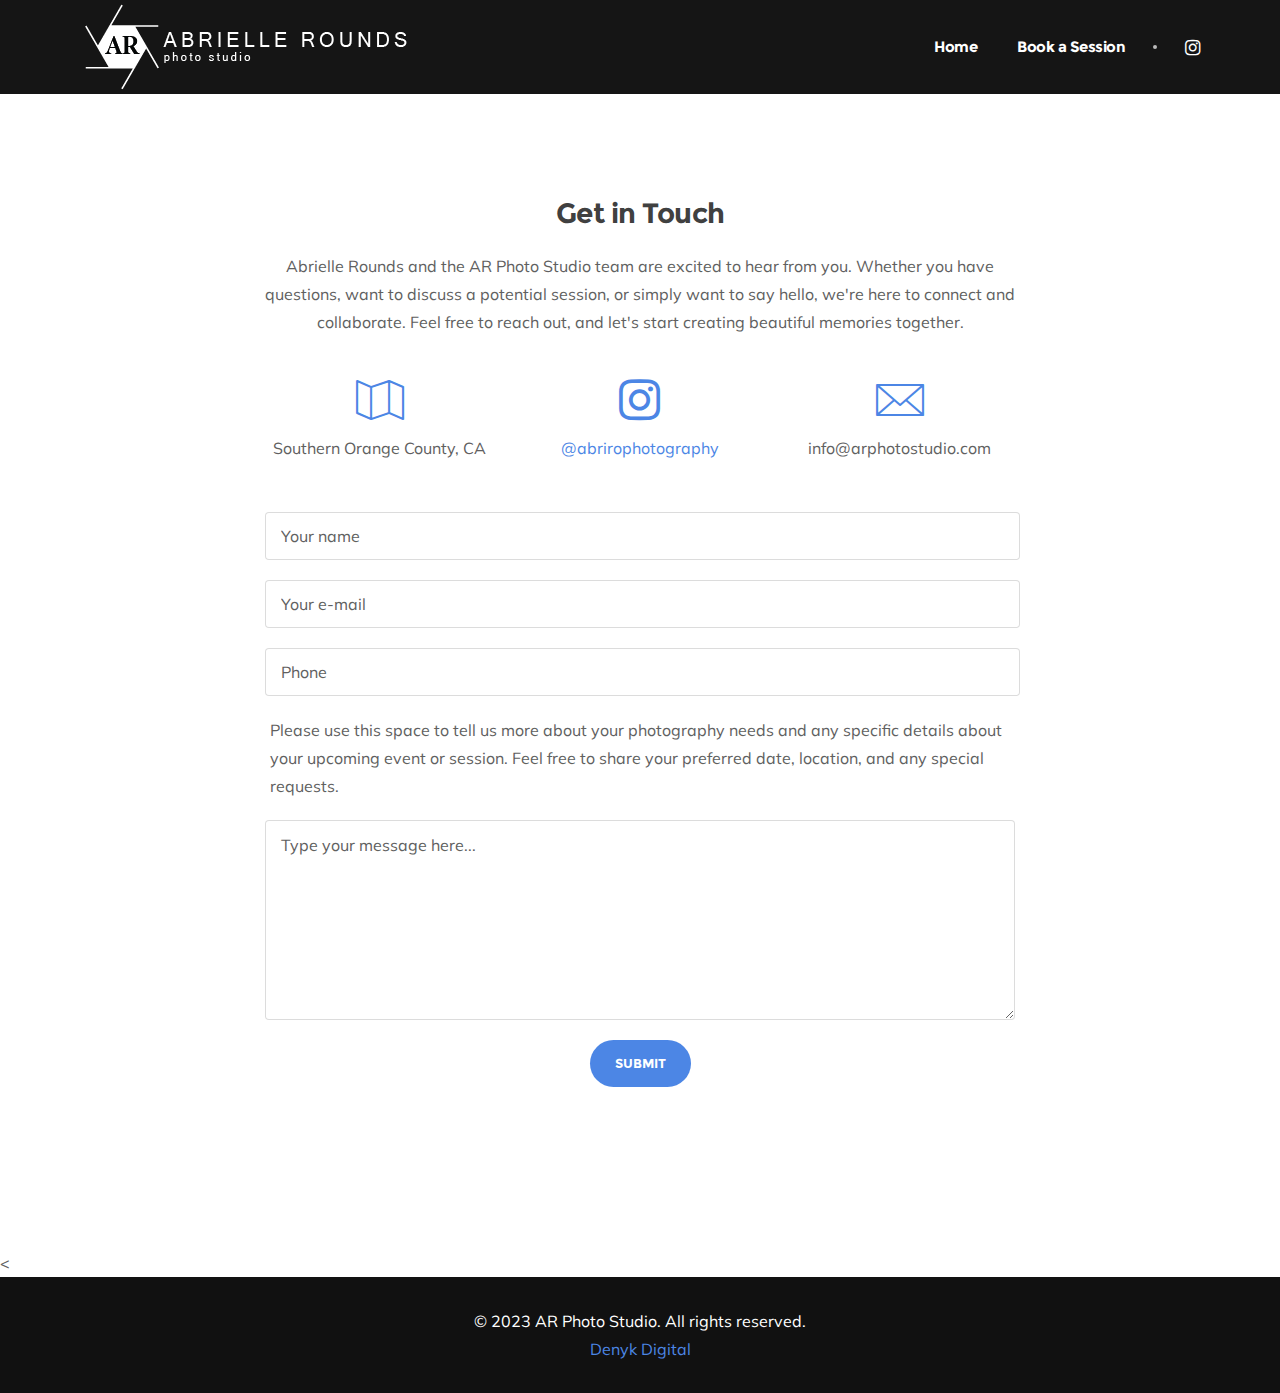
==== commit 58a85c79: "update foots" ====
--- a/contact.html
+++ b/contact.html
@@ -160,9 +160,9 @@
   <footer class="light-wrapper wrapper">
    
     <!-- /.container -->
-    <div class="sub-footer dark-wrapper inverse-text">
+    <<div class="sub-footer dark-wrapper inverse-text">
       <div class="container inner pt-30 pb-30 text-center">
-        <p>© 2023 AR Photo Stuido. All rights reserved.</p>
+        <p>© 2023 AR Photo Studio. All rights reserved.</p>
         <a href="https://denyk.com/">Denyk Digital</a>
       </div>
       <!-- /.container --> 
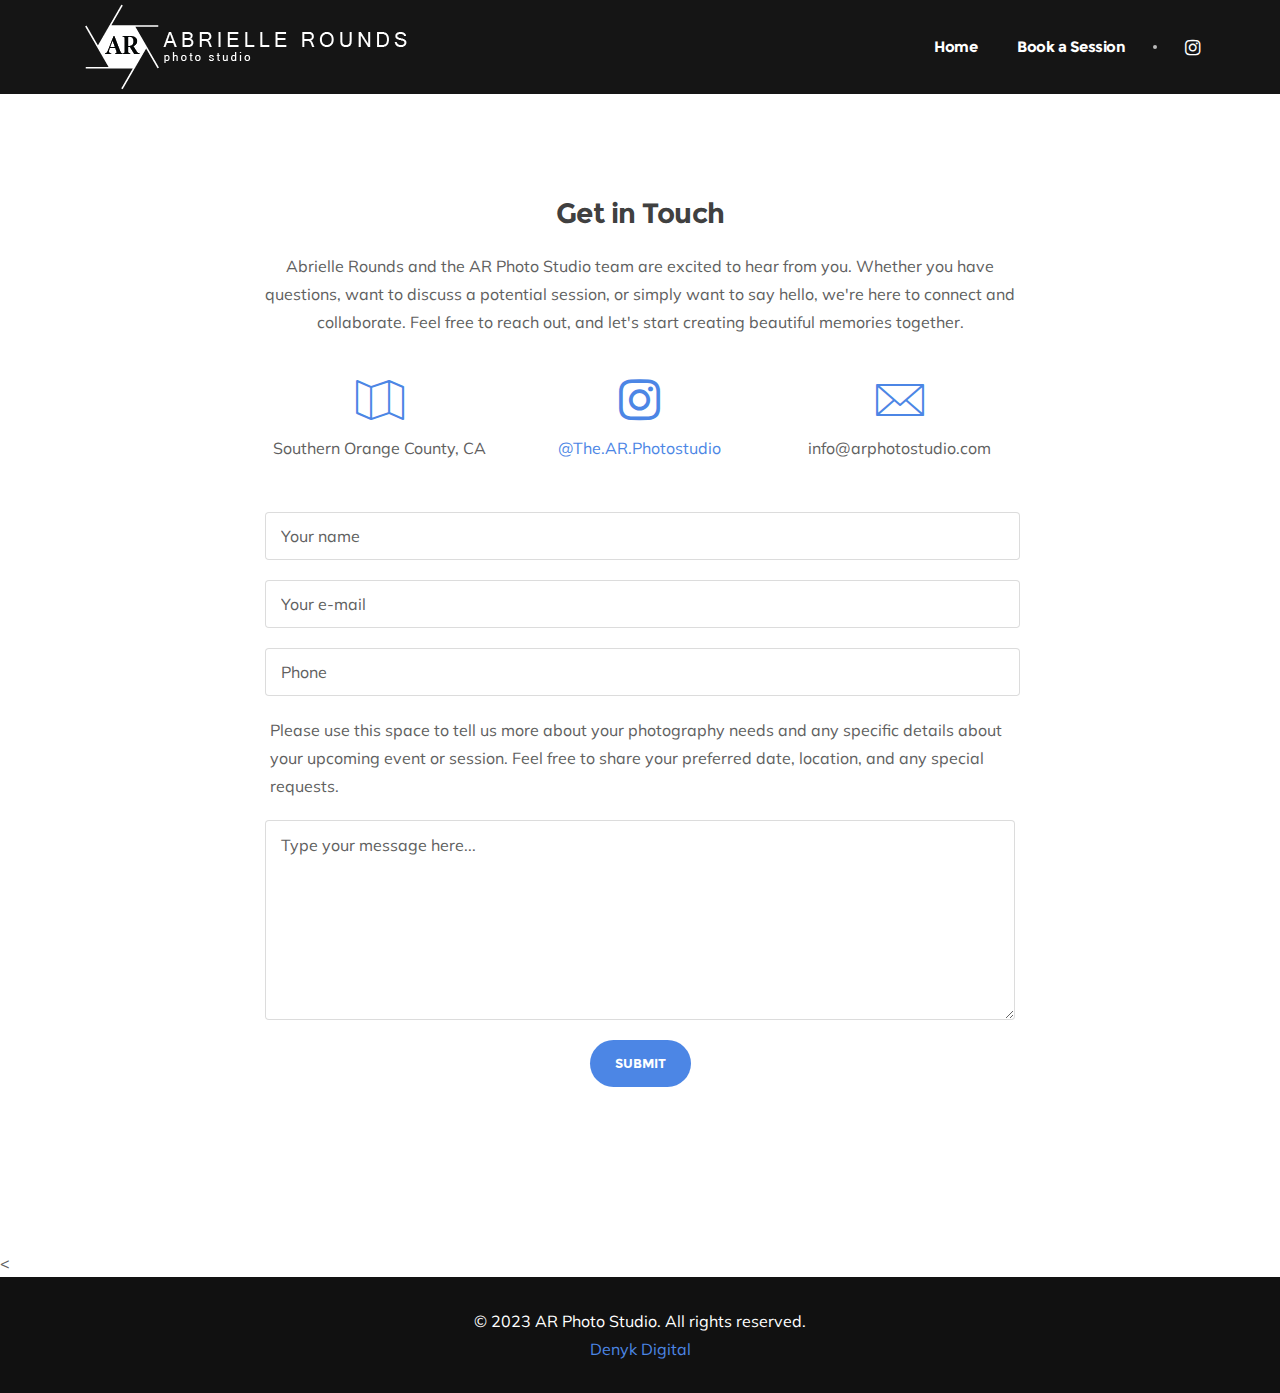
==== commit fc970427: "Update Instagram" ====
--- a/contact.html
+++ b/contact.html
@@ -5,7 +5,7 @@
 <meta name="viewport" content="width=device-width, initial-scale=1.0">
 <meta name="text" content="">
 <meta name="author" content="">
-<link rel="shortcut icon" href="style/images/favicon.png">
+<link rel="shortcut icon" href="style/images/favicon.ico">
 <title>AR Photo Studio | Contact</title>
 <link rel="stylesheet" type="text/css" href="style/css/bootstrap.min.css">
 <link rel="stylesheet" type="text/css" href="style/css/plugins.css">
@@ -79,7 +79,7 @@
         <!-- /.navbar-nav -->
         <div class="navbar-divider"></div>
         <ul class="social social-mute social-s">
-          <li><a href="https://www.instagram.com/abrirophotography/"><i class="fa fa-instagram"></i></a></li>
+          <li><a href="https://www.instagram.com/the.ar.photostudio/"><i class="fa fa-instagram"></i></a></li>
         </ul>
       </div>
       <!-- /.navbar-collapse --> 
@@ -100,7 +100,7 @@
             </div>
             <!--/column -->
             <div class="col-md-4"> <span class="icon icon-color color-default fs-48 mb-10"><i class="fa fa-instagram"></i></span>
-              <p><a href="https://www.instagram.com/abrirophotography/" target="_blank">@abrirophotography</a></p>
+              <p><a href="https://www.instagram.com/the.ar.photostudio/" target="_blank">@The.AR.Photostudio</a></p>
             </div>
             <!--/column -->
             <div class="col-md-4"> <span class="icon icon-color color-default fs-48 mb-10"><i class="si-mail_mail-2"></i></span>
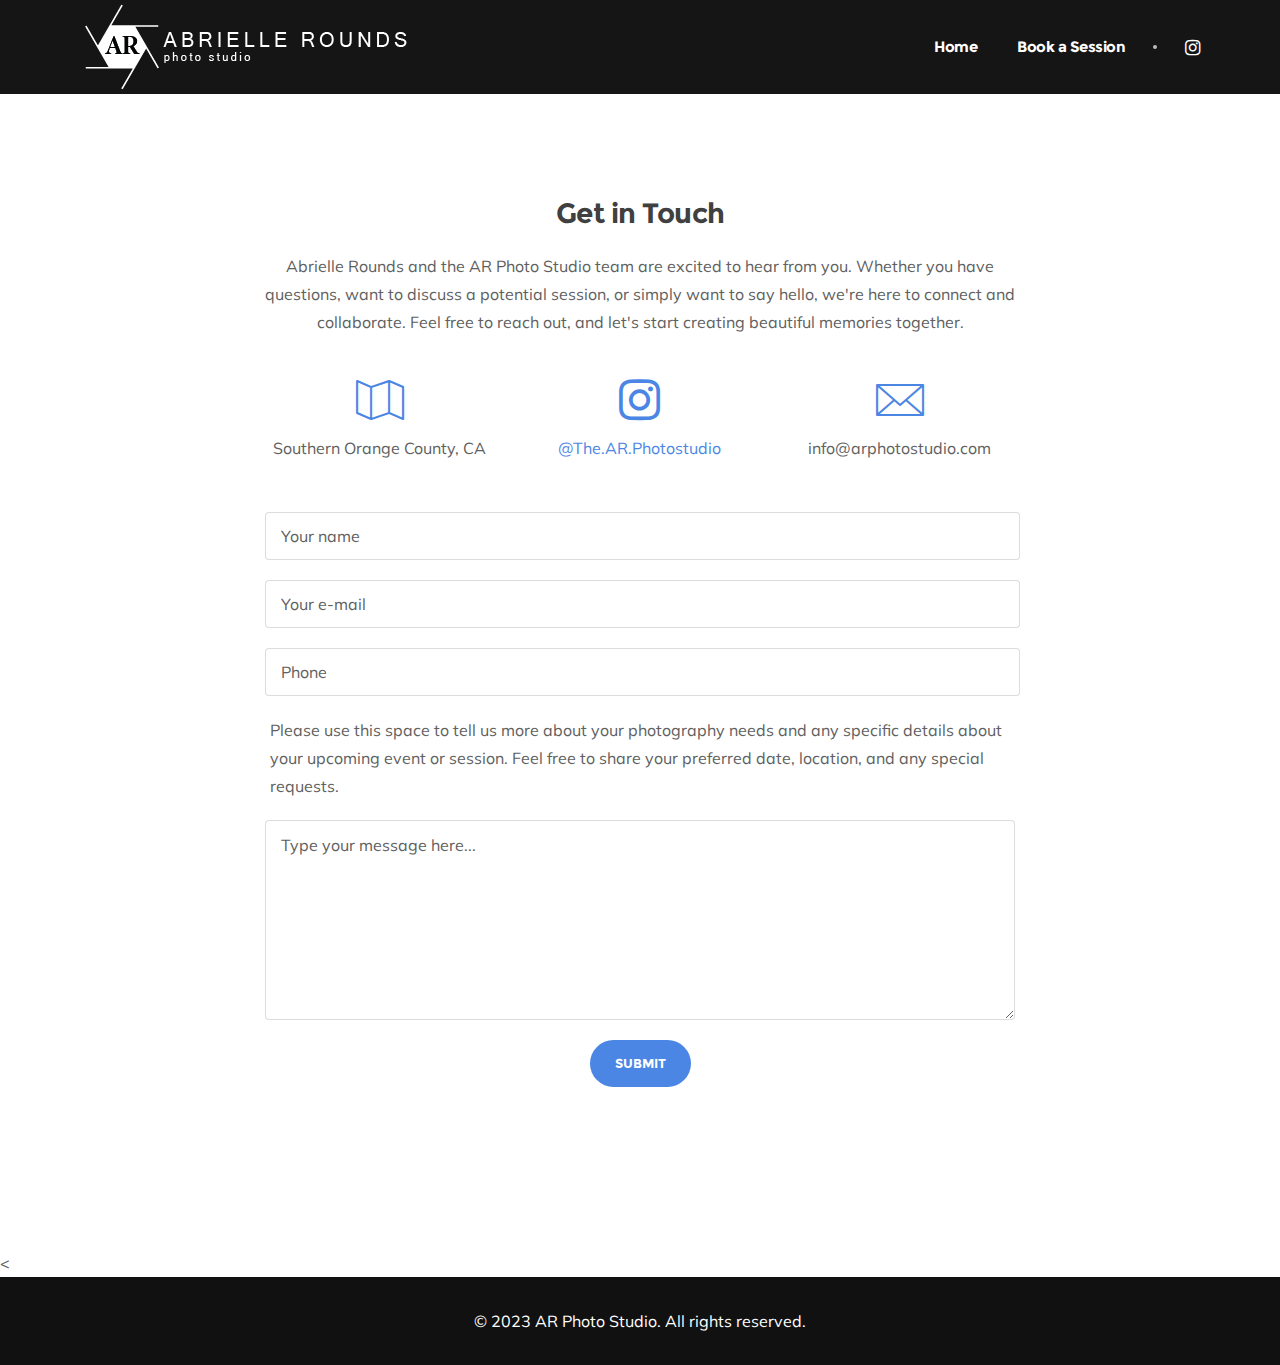
==== commit a31c2efa: "updates" ====
--- a/contact.html
+++ b/contact.html
@@ -163,7 +163,7 @@
     <<div class="sub-footer dark-wrapper inverse-text">
       <div class="container inner pt-30 pb-30 text-center">
         <p>© 2023 AR Photo Studio. All rights reserved.</p>
-        <a href="https://denyk.com/">Denyk Digital</a>
+        <!-- <a href="https://denyk.com/">Denyk Digital</a> -->
       </div>
       <!-- /.container --> 
     </div>
